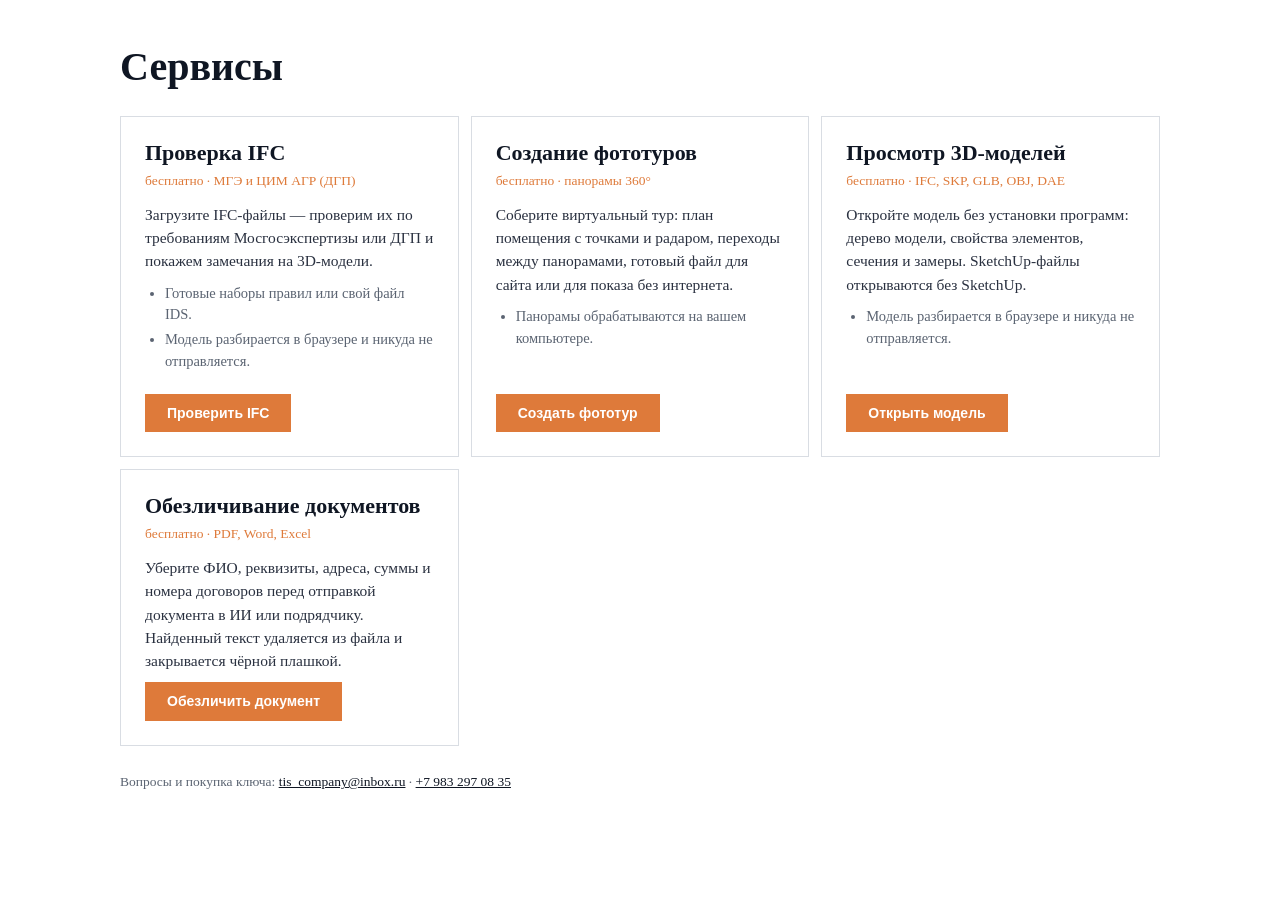
==== services/index.html @ 90f535c5 "Сервисы: убран серый список в карточке «Обезличивание документов» Co-Authored-By: Claude Opus 5.5 <n" ====
<!DOCTYPE html>
<html lang="ru">
<head>
<meta charset="utf-8">
<meta name="viewport" content="width=device-width, initial-scale=1">
<title>Сервисы — ТИС</title>
<meta name="description" content="Онлайн-сервисы компании «Технологии Интеллектуального Строительства»: проверка IFC, создание виртуальных фототуров, просмотр 3D-моделей и обезличивание документов.">
<link rel="icon" href="data:,">
<style>
:root{--ink:#0f1623;--muted:#5b6472;--line:#d9dde3;--acc:#de7a3a}
*{box-sizing:border-box}
body{margin:0;background:#fff;color:var(--ink);font:17px/1.5 Georgia,"Times New Roman",Times,serif}
main{max-width:1088px;margin:0 auto;padding:44px 24px 64px}
.kicker{margin:0 0 10px;font-size:13px;letter-spacing:.14em;text-transform:uppercase;color:var(--muted)}
h1{margin:0 0 26px;font-size:40px;line-height:1.15;font-weight:700}
.lead{margin:0 0 30px;max-width:760px;color:#2a3140}
.cards{display:grid;grid-template-columns:repeat(auto-fit,minmax(320px,1fr));gap:12px}
.card{display:flex;flex-direction:column;padding:22px 24px 24px;border:1px solid var(--line);background:#fff;text-decoration:none;color:inherit;transition:border-color .15s}
.card:hover{border-color:var(--acc)}
.card h2{margin:0 0 4px;font-size:22px;line-height:1.25}
.card .sub{margin:0 0 12px;font-size:13.5px;color:var(--acc)}
.card p{margin:0 0 10px;font-size:15.5px;color:#2a3140}
.card ul{margin:0 0 18px;padding-left:20px;font-size:14.5px;color:var(--muted)}
.card li{margin-bottom:3px}
.sp{flex:1}
.btn{display:inline-block;align-self:flex-start;padding:11px 22px;background:var(--acc);color:#fff;font:600 14px/1.2 "Segoe UI",Arial,sans-serif;text-decoration:none}
.card:hover .btn,.btn:hover{background:#c96a2e}
.note{margin:26px 0 0;font-size:13.5px;color:var(--muted)}
.note a{color:var(--ink)}
@media(max-width:640px){h1{font-size:30px}main{padding-top:28px}}
</style>
</head>
<body>
<main>
  <h1>Сервисы</h1>
  <div class="cards">
    <a class="card" href="https://tiscompany.ru/ifc-check" target="_top">
      <h2>Проверка IFC</h2>
      <p class="sub">бесплатно · МГЭ и ЦИМ АГР (ДГП)</p>
      <p>Загрузите IFC-файлы — проверим их по требованиям Мосгосэкспертизы или ДГП и покажем замечания на 3D-модели.</p>
      <ul>
        <li>Готовые наборы правил или свой файл IDS.</li>
        <li>Модель разбирается в браузере и никуда не отправляется.</li>
      </ul>
      <div class="sp"></div>
      <span class="btn">Проверить IFC</span>
    </a>
    <a class="card" href="phototour/?v=20261111b">
      <h2>Создание фототуров</h2>
      <p class="sub">бесплатно · панорамы 360°</p>
      <p>Соберите виртуальный тур: план помещения с точками и радаром, переходы между панорамами, готовый файл для сайта или для показа без интернета.</p>
      <ul>
        <li>Панорамы обрабатываются на вашем компьютере.</li>
      </ul>
      <div class="sp"></div>
      <span class="btn">Создать фототур</span>
    </a>
    <a class="card" href="viewer/?v=4">
      <h2>Просмотр 3D-моделей</h2>
      <p class="sub">бесплатно · IFC, SKP, GLB, OBJ, DAE</p>
      <p>Откройте модель без установки программ: дерево модели, свойства элементов, сечения и замеры. SketchUp-файлы открываются без SketchUp.</p>
      <ul>
        <li>Модель разбирается в браузере и никуда не отправляется.</li>
      </ul>
      <div class="sp"></div>
      <span class="btn">Открыть модель</span>
    </a>
    <a class="card" href="anonymizer/?v=1">
      <h2>Обезличивание документов</h2>
      <p class="sub">бесплатно · PDF, Word, Excel</p>
      <p>Уберите ФИО, реквизиты, адреса, суммы и номера договоров перед отправкой документа в ИИ или подрядчику. Найденный текст удаляется из файла и закрывается чёрной плашкой.</p>
      <div class="sp"></div>
      <span class="btn">Обезличить документ</span>
    </a>
  </div>
  <p class="note">Вопросы и покупка ключа: <a href="mailto:tis_company@inbox.ru">tis_company@inbox.ru</a> · <a href="tel:+79832970835">+7 983 297 08 35</a></p>
</main>
</body>
</html>
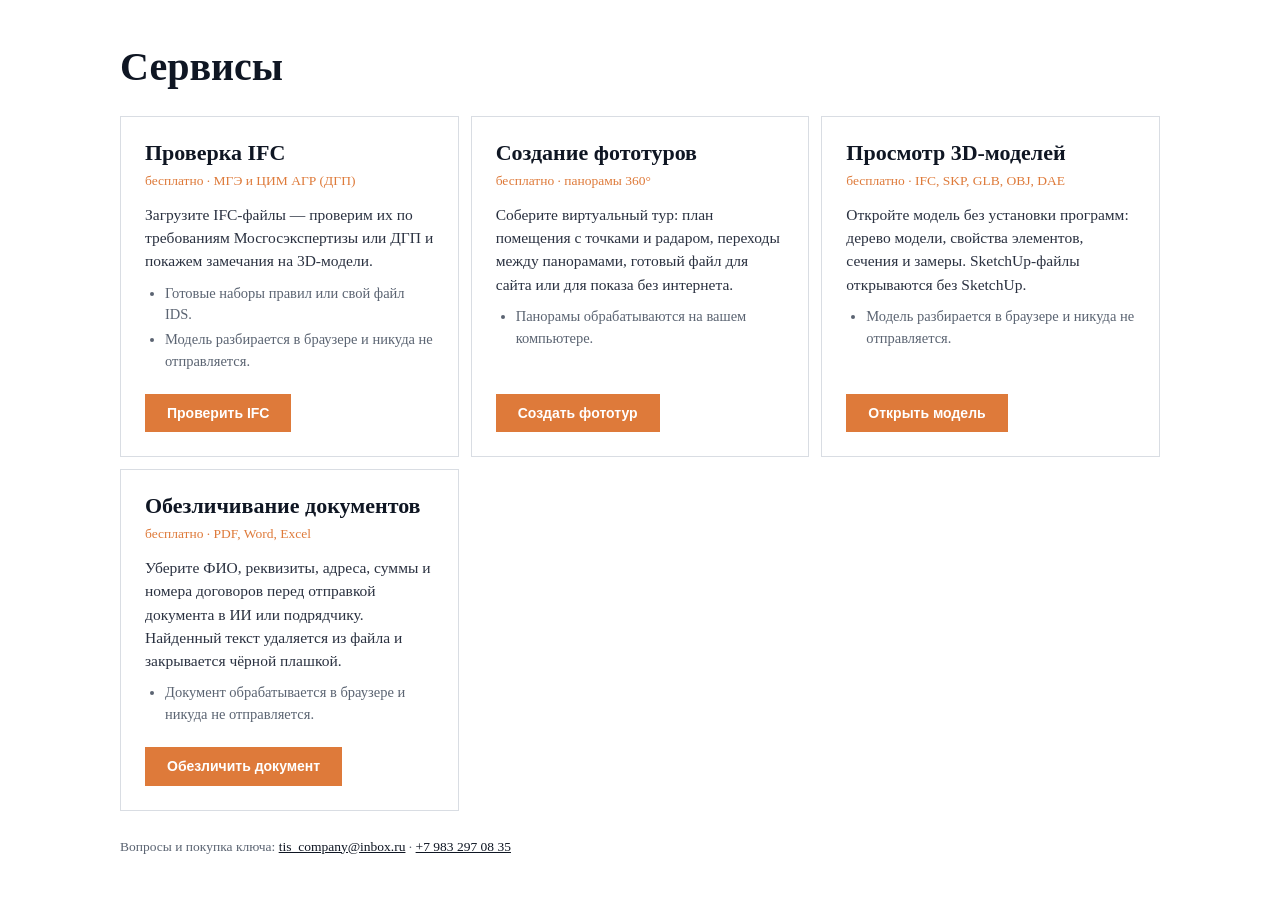
==== commit df2f0004: "Сервисы: в карточке обезличивания оставлен пункт про обработку в браузере Co-Authored-By: Claude Opu" ====
--- a/services/index.html
+++ b/services/index.html
@@ -69,6 +69,9 @@
       <h2>Обезличивание документов</h2>
       <p class="sub">бесплатно · PDF, Word, Excel</p>
       <p>Уберите ФИО, реквизиты, адреса, суммы и номера договоров перед отправкой документа в ИИ или подрядчику. Найденный текст удаляется из файла и закрывается чёрной плашкой.</p>
+      <ul>
+        <li>Документ обрабатывается в браузере и никуда не отправляется.</li>
+      </ul>
       <div class="sp"></div>
       <span class="btn">Обезличить документ</span>
     </a>
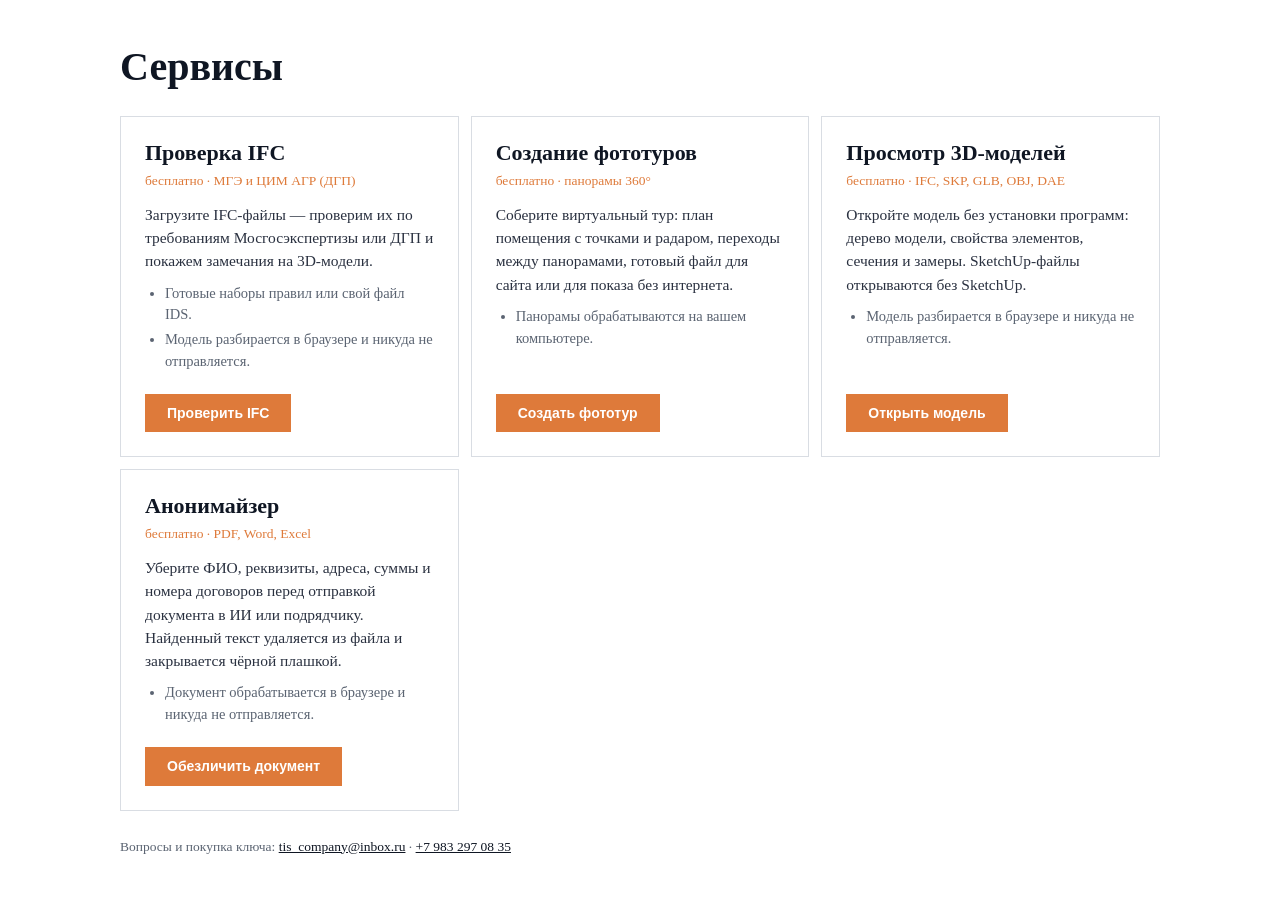
==== commit e7b48700: "Анонимайзер: новое название и иконка Co-Authored-By: Claude Opus 5.5 <noreply@anthropic.com> Claude-" ====
--- a/services/index.html
+++ b/services/index.html
@@ -65,8 +65,8 @@
       <div class="sp"></div>
       <span class="btn">Открыть модель</span>
     </a>
-    <a class="card" href="anonymizer/?v=1">
-      <h2>Обезличивание документов</h2>
+    <a class="card" href="anonymizer/?v=4">
+      <h2>Анонимайзер</h2>
       <p class="sub">бесплатно · PDF, Word, Excel</p>
       <p>Уберите ФИО, реквизиты, адреса, суммы и номера договоров перед отправкой документа в ИИ или подрядчику. Найденный текст удаляется из файла и закрывается чёрной плашкой.</p>
       <ul>
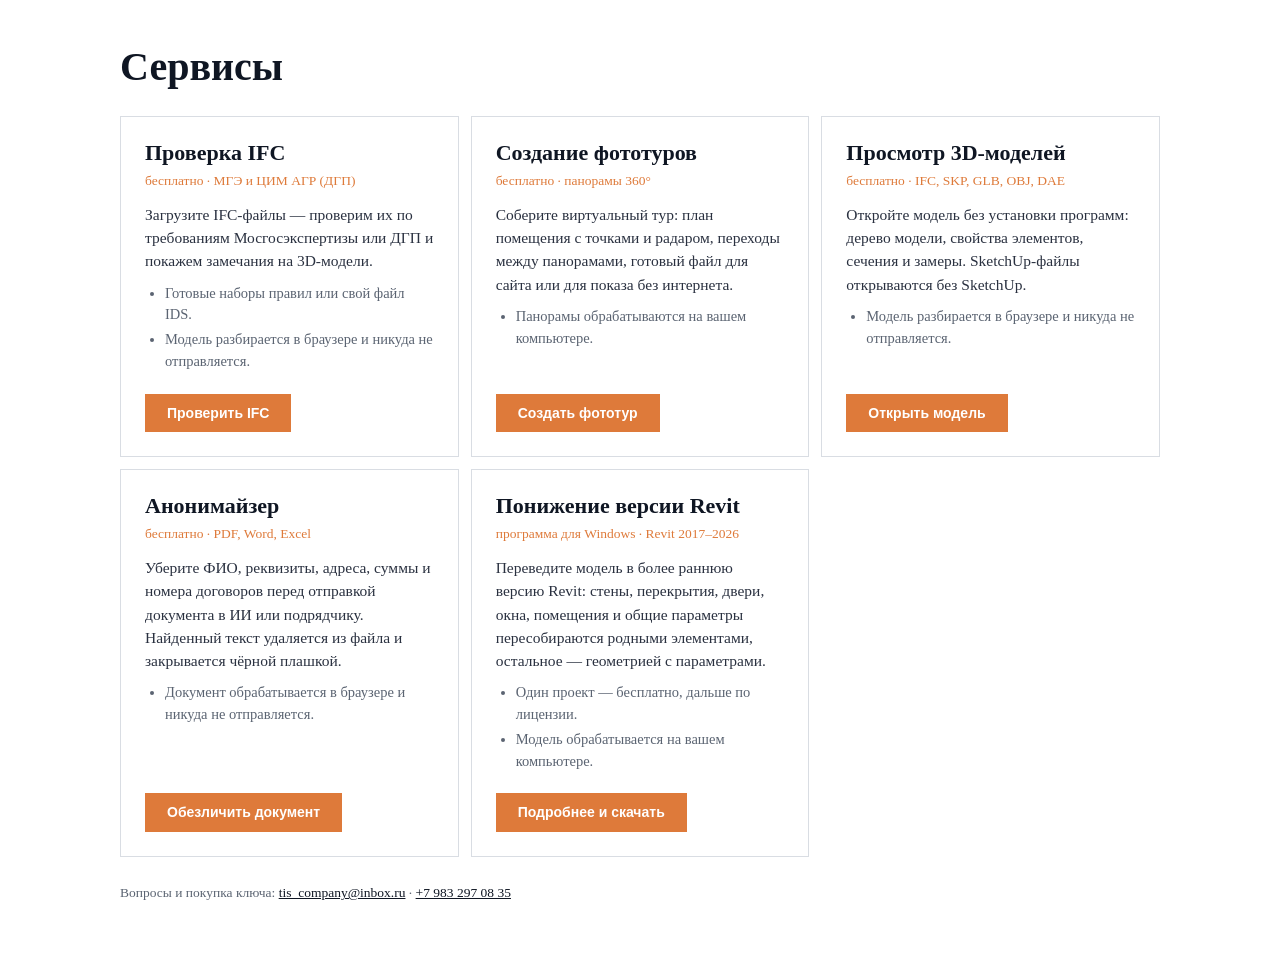
==== commit e5d887fc: "Сервис «Понижение версии Revit»: страница, программа RevitDowngrader, карточка в сервисах Co-Authore" ====
--- a/services/index.html
+++ b/services/index.html
@@ -4,7 +4,7 @@
 <meta charset="utf-8">
 <meta name="viewport" content="width=device-width, initial-scale=1">
 <title>Сервисы — ТИС</title>
-<meta name="description" content="Онлайн-сервисы компании «Технологии Интеллектуального Строительства»: проверка IFC, создание виртуальных фототуров, просмотр 3D-моделей и обезличивание документов.">
+<meta name="description" content="Онлайн-сервисы компании «Технологии Интеллектуального Строительства»: проверка IFC, создание виртуальных фототуров, просмотр 3D-моделей, обезличивание документов и понижение версии Revit.">
 <link rel="icon" href="data:,">
 <style>
 :root{--ink:#0f1623;--muted:#5b6472;--line:#d9dde3;--acc:#de7a3a}
@@ -75,6 +75,17 @@
       <div class="sp"></div>
       <span class="btn">Обезличить документ</span>
     </a>
+    <a class="card" href="revit-downgrade/?v=1">
+      <h2>Понижение версии Revit</h2>
+      <p class="sub">программа для Windows · Revit 2017–2026</p>
+      <p>Переведите модель в более раннюю версию Revit: стены, перекрытия, двери, окна, помещения и общие параметры пересобираются родными элементами, остальное — геометрией с параметрами.</p>
+      <ul>
+        <li>Один проект — бесплатно, дальше по лицензии.</li>
+        <li>Модель обрабатывается на вашем компьютере.</li>
+      </ul>
+      <div class="sp"></div>
+      <span class="btn">Подробнее и скачать</span>
+    </a>
   </div>
   <p class="note">Вопросы и покупка ключа: <a href="mailto:tis_company@inbox.ru">tis_company@inbox.ru</a> · <a href="tel:+79832970835">+7 983 297 08 35</a></p>
 </main>
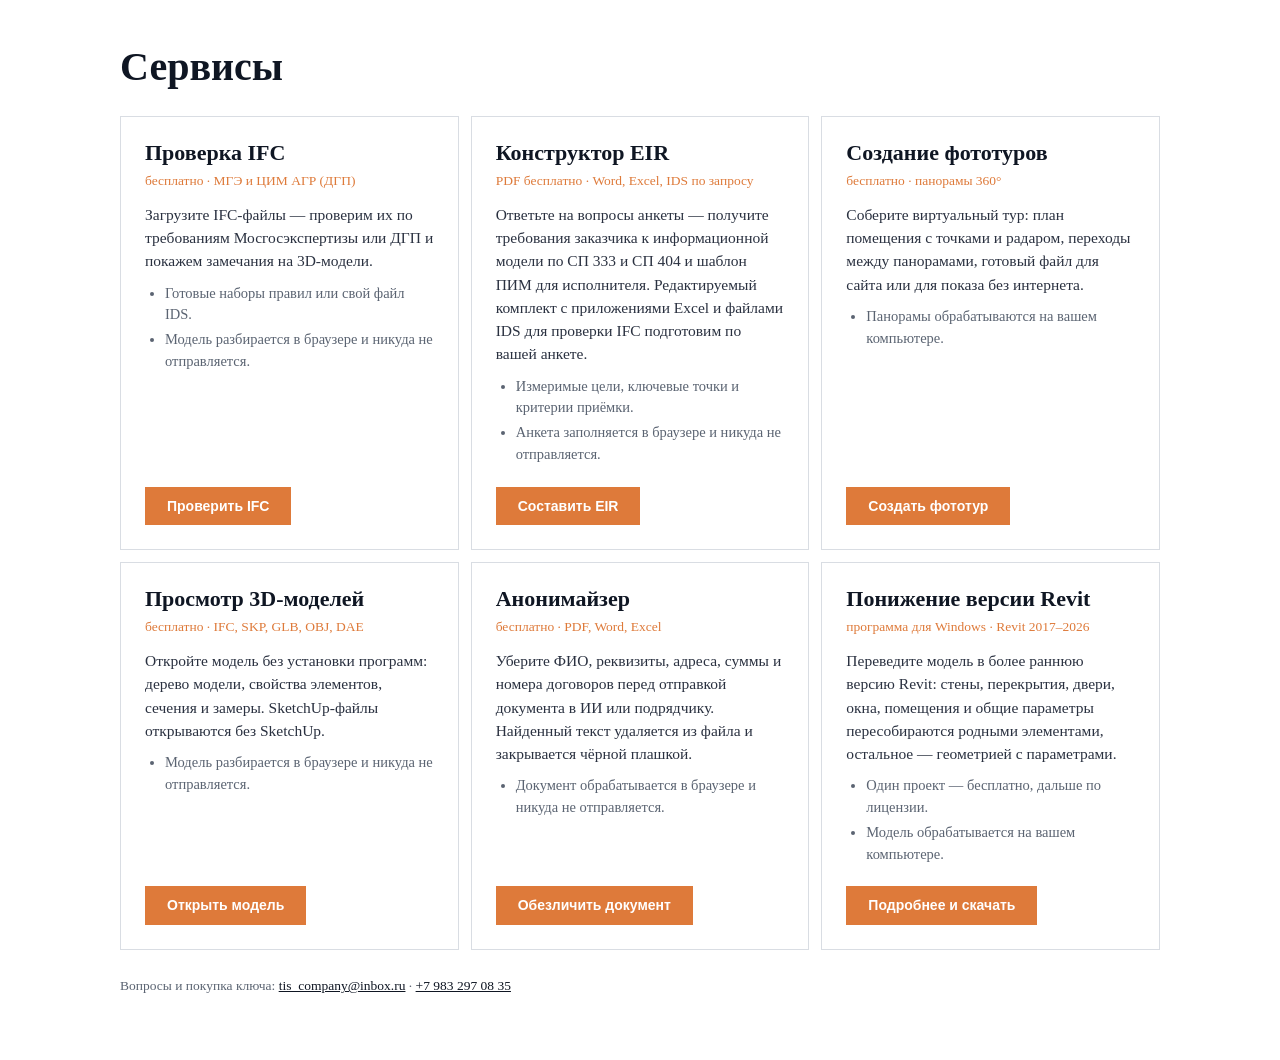
==== commit d6455944: "Сервис «Конструктор EIR»: анкета → EIR и шаблон ПИМ в PDF (бесплатно), запрос редактируемого комплек" ====
--- a/services/index.html
+++ b/services/index.html
@@ -4,7 +4,7 @@
 <meta charset="utf-8">
 <meta name="viewport" content="width=device-width, initial-scale=1">
 <title>Сервисы — ТИС</title>
-<meta name="description" content="Онлайн-сервисы компании «Технологии Интеллектуального Строительства»: проверка IFC, создание виртуальных фототуров, просмотр 3D-моделей, обезличивание документов и понижение версии Revit.">
+<meta name="description" content="Онлайн-сервисы компании «Технологии Интеллектуального Строительства»: проверка IFC, конструктор EIR, создание виртуальных фототуров, просмотр 3D-моделей, обезличивание документов и понижение версии Revit.">
 <link rel="icon" href="data:,">
 <style>
 :root{--ink:#0f1623;--muted:#5b6472;--line:#d9dde3;--acc:#de7a3a}
@@ -44,6 +44,17 @@
       </ul>
       <div class="sp"></div>
       <span class="btn">Проверить IFC</span>
+    </a>
+    <a class="card" href="eir/?v=1">
+      <h2>Конструктор EIR</h2>
+      <p class="sub">PDF бесплатно · Word, Excel, IDS по запросу</p>
+      <p>Ответьте на вопросы анкеты — получите требования заказчика к информационной модели по СП 333 и СП 404 и шаблон ПИМ для исполнителя. Редактируемый комплект с приложениями Excel и файлами IDS для проверки IFC подготовим по вашей анкете.</p>
+      <ul>
+        <li>Измеримые цели, ключевые точки и критерии приёмки.</li>
+        <li>Анкета заполняется в браузере и никуда не отправляется.</li>
+      </ul>
+      <div class="sp"></div>
+      <span class="btn">Составить EIR</span>
     </a>
     <a class="card" href="phototour/?v=20261111b">
       <h2>Создание фототуров</h2>
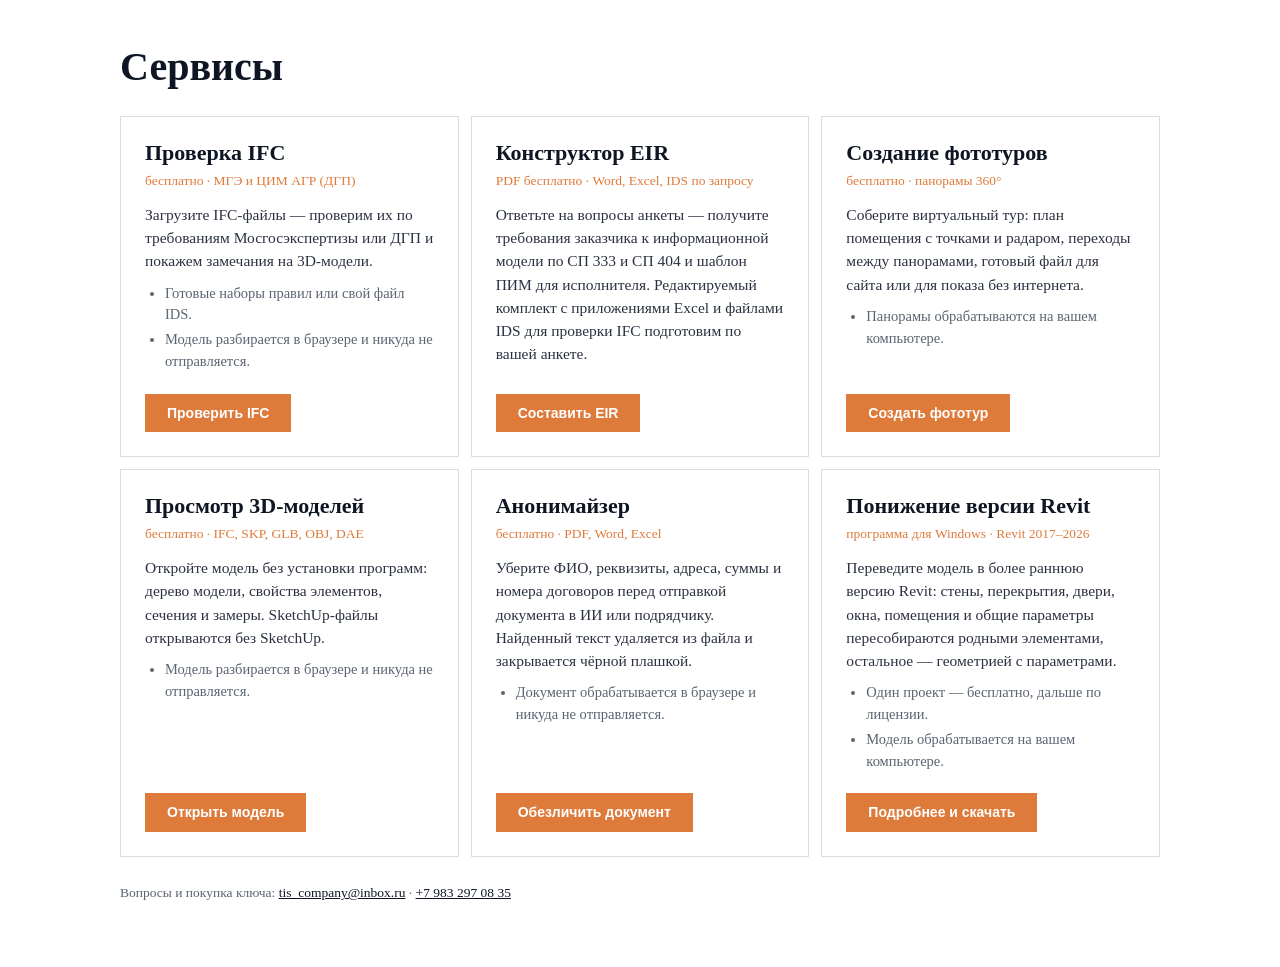
==== commit 1e07562e: "Карточка «Конструктор EIR»: убран список под описанием Co-Authored-By: Claude Opus 5.5 <noreply@anth" ====
--- a/services/index.html
+++ b/services/index.html
@@ -49,10 +49,6 @@
       <h2>Конструктор EIR</h2>
       <p class="sub">PDF бесплатно · Word, Excel, IDS по запросу</p>
       <p>Ответьте на вопросы анкеты — получите требования заказчика к информационной модели по СП 333 и СП 404 и шаблон ПИМ для исполнителя. Редактируемый комплект с приложениями Excel и файлами IDS для проверки IFC подготовим по вашей анкете.</p>
-      <ul>
-        <li>Измеримые цели, ключевые точки и критерии приёмки.</li>
-        <li>Анкета заполняется в браузере и никуда не отправляется.</li>
-      </ul>
       <div class="sp"></div>
       <span class="btn">Составить EIR</span>
     </a>
